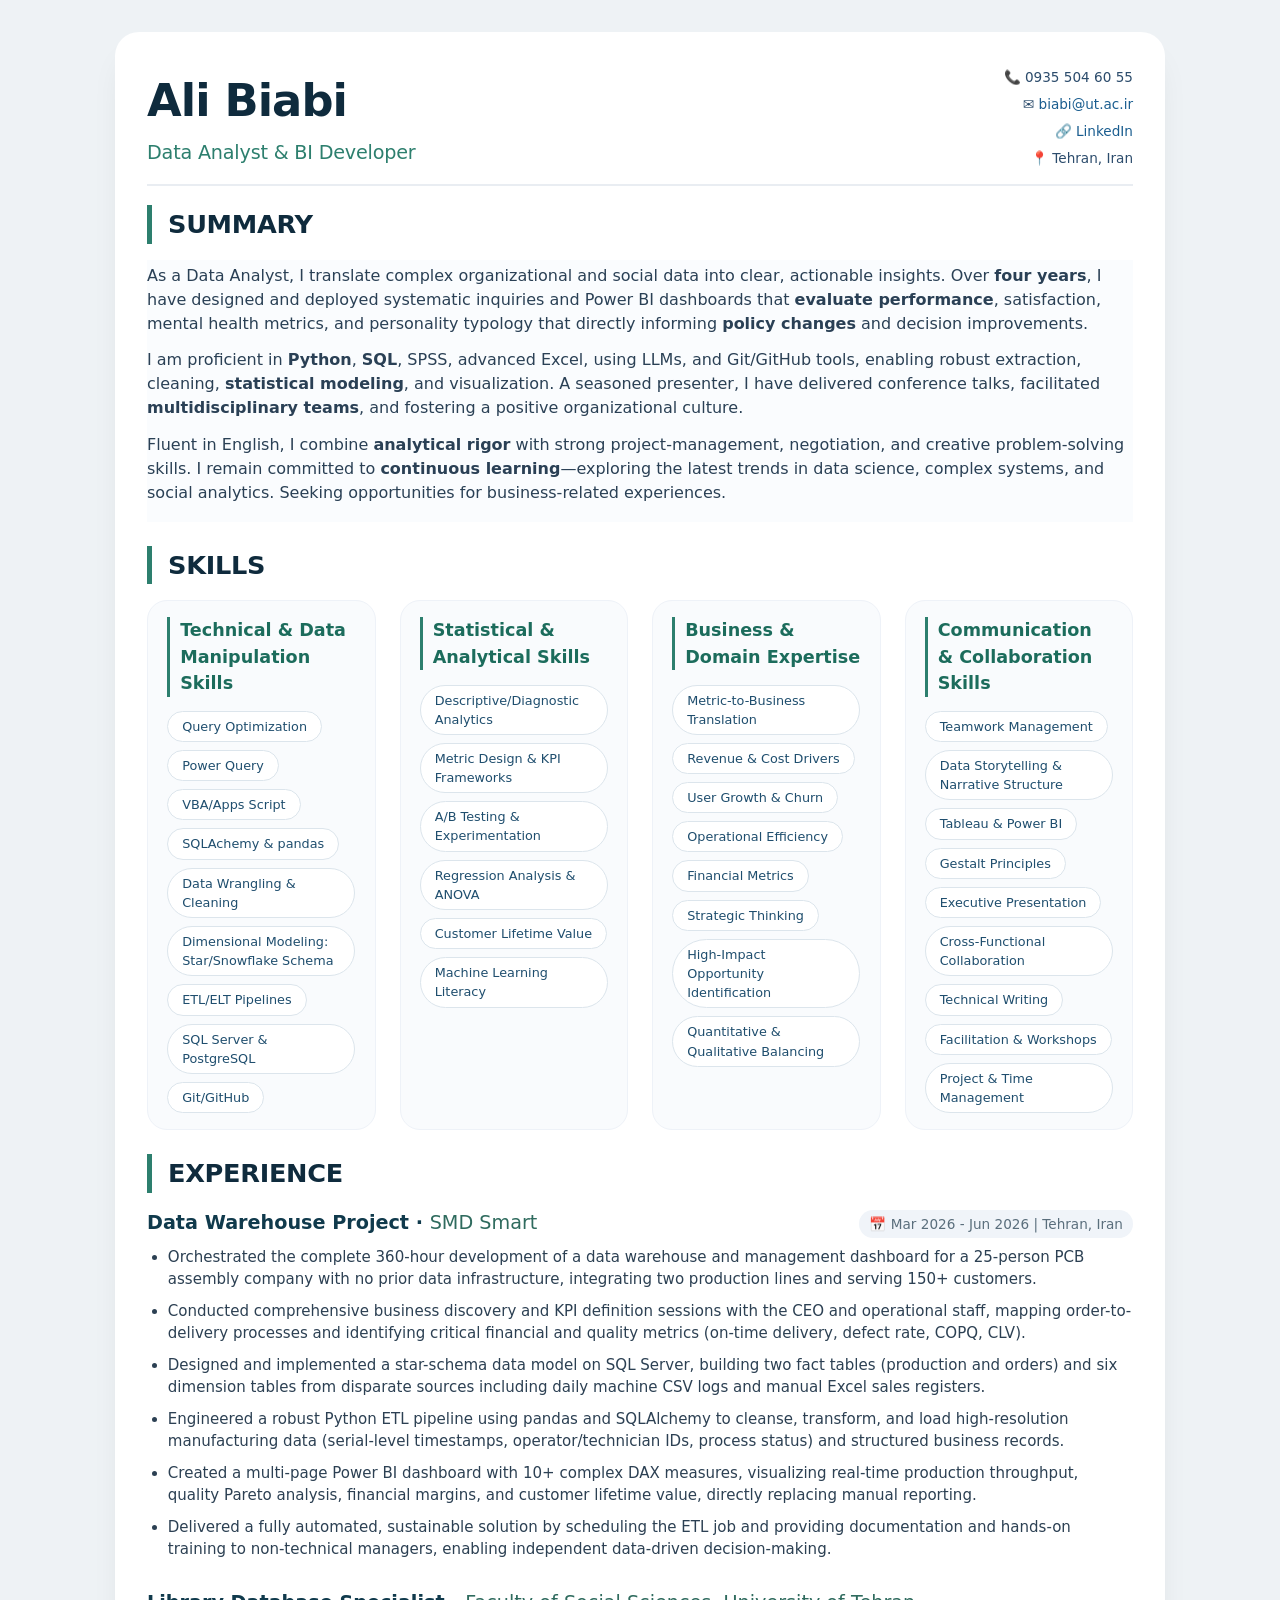
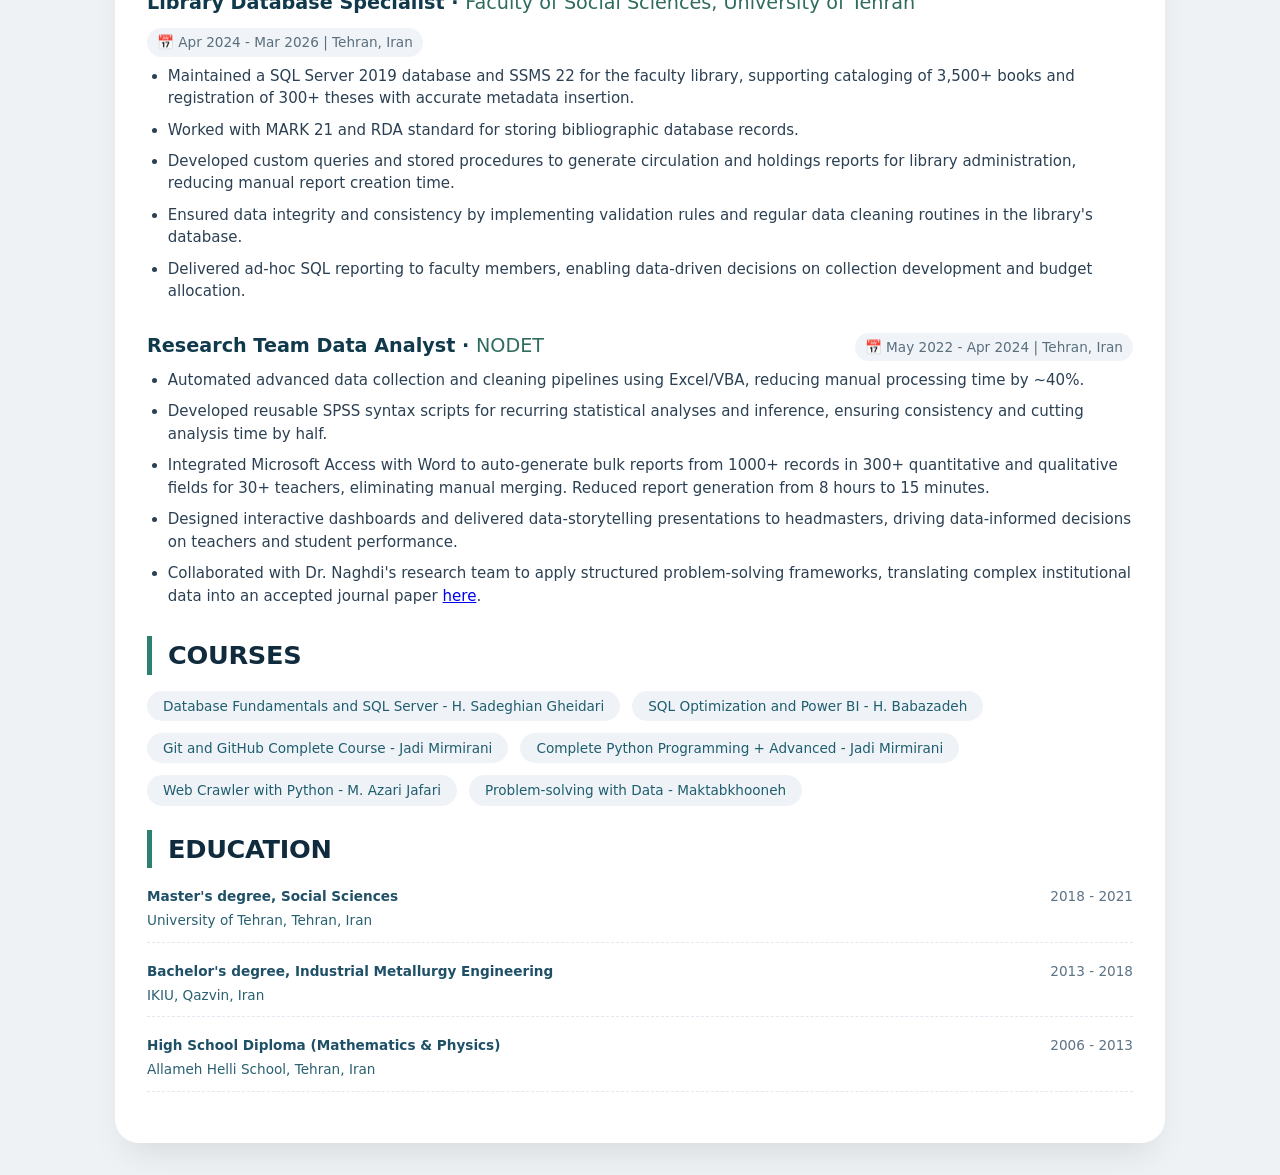
==== index.html @ b6006649 "delete dr. anvari" ====
<!DOCTYPE html>
<html lang="en">
<head>
  <meta charset="UTF-8">
  <meta name="viewport" content="width=device-width, initial-scale=1.0, maximum-scale=1.0, user-scalable=yes">
  <title>Ali Biabi - Resume</title>
  <link rel="stylesheet" href="style.css">
</head>
<body>
<div class="resume">
  <div class="resume-inner">

    <!-- Header -->
    <div class="header-row">
      <div class="name-title">
          <h1>Ali Biabi</h1>
          <div class="job-subtitle">Data Analyst &amp; BI Developer </div>
      </div>
      <div class="contact-stack">
          <div class="contact-item">📞 0935 504 60 55</div>
          <div class="contact-item">✉️ <a href="mailto:biabi@ut.ac.ir">biabi@ut.ac.ir</a></div>
          <div class="contact-item">🔗 <a href="https://www.linkedin.com/in/ali-biabi-7366581a4" target="_blank" rel="noopener">LinkedIn</a></div>
          <div class="contact-item">📍 Tehran, Iran</div>
      </div>
    </div>

    <!-- SUMMARY -->
    <h2>SUMMARY</h2>
    <div class="summary-text">
      <p>As a Data Analyst, I translate complex organizational and social data into clear, actionable insights. Over <strong>four years</strong>, I have designed and deployed systematic inquiries and Power BI dashboards that <strong>evaluate performance</strong>, satisfaction, mental health metrics, and personality typology that directly informing <strong>policy changes</strong> and decision improvements.</p>
      <p>I am proficient in <strong>Python</strong>, <strong>SQL</strong>, SPSS, advanced Excel, using LLMs, and Git/GitHub tools, enabling robust extraction, cleaning, <strong>statistical modeling</strong>, and visualization. A seasoned presenter, I have delivered conference talks, facilitated <strong>multidisciplinary teams</strong>, and fostering a positive organizational culture.</p>
      <p>Fluent in English, I combine <strong>analytical rigor</strong> with strong project-management, negotiation, and creative problem-solving skills. I remain committed to <strong>continuous learning</strong>—exploring the latest trends in data science, complex systems, and social analytics. Seeking opportunities for business-related experiences.</p>
    </div>

    <!-- SKILLS Section (4 categories) -->
    <h2>SKILLS</h2>
    <div class="skills-grid">

      <div class="skill-category">
        <h4>Technical &amp; Data Manipulation Skills</h4>
        <div class="skill-tags">
          <span class="skill-tag">Query Optimization</span>
          <span class="skill-tag">Power Query</span><span class="skill-tag">VBA/Apps Script</span>
          <span class="skill-tag">SQLAchemy &amp; pandas</span>
          <span class="skill-tag">Data Wrangling &amp; Cleaning</span>
          <span class="skill-tag">Dimensional Modeling: Star/Snowflake Schema</span>
          <span class="skill-tag">ETL/ELT Pipelines</span>
          <span class="skill-tag">SQL Server &amp; PostgreSQL</span>            
          <span class="skill-tag">Git/GitHub</span>
        </div>
      </div>

      <div class="skill-category">
        <h4>Statistical &amp; Analytical Skills</h4>
        <div class="skill-tags">
          <span class="skill-tag">Descriptive/Diagnostic Analytics</span>
          <span class="skill-tag">Metric Design &amp; KPI Frameworks</span>
          <span class="skill-tag">A/B Testing &amp; Experimentation</span>
          <span class="skill-tag">Regression Analysis &amp; ANOVA</span>
          <span class="skill-tag">Customer Lifetime Value</span>
          <span class="skill-tag">Machine Learning Literacy</span>
        </div>
      </div>

      <div class="skill-category">
        <h4>Business &amp; Domain Expertise</h4>
        <div class="skill-tags">
          <span class="skill-tag">Metric-to-Business Translation</span>
          <span class="skill-tag">Revenue &amp; Cost Drivers</span><span class="skill-tag">User Growth &amp; Churn</span><span class="skill-tag">Operational Efficiency</span>
          <span class="skill-tag">Financial Metrics</span>
          <span class="skill-tag">Strategic Thinking</span>
          <span class="skill-tag">High-Impact Opportunity Identification</span>
          <span class="skill-tag">Quantitative &amp; Qualitative Balancing</span>
        </div>
      </div>

      <div class="skill-category">
        <h4>Communication &amp; Collaboration Skills</h4>
        <div class="skill-tags">
          <span class="skill-tag">Teamwork Management</span>
          <span class="skill-tag">Data Storytelling &amp; Narrative Structure</span>
          <span class="skill-tag">Tableau &amp; Power BI</span><span class="skill-tag">Gestalt Principles</span>
          <span class="skill-tag">Executive Presentation</span>
          <span class="skill-tag">Cross-Functional Collaboration</span>
          <span class="skill-tag">Technical Writing</span>
          <span class="skill-tag">Facilitation &amp; Workshops</span>
          <span class="skill-tag">Project &amp; Time Management</span>
        </div>
      </div>
    </div>

    <!-- EXPERIENCE Section -->
    <h2>EXPERIENCE</h2>

    <div class="job">
      <div class="job-header">
        <div class="job-title">Data Warehouse Project · <span class="job-company">SMD Smart</span></div>
        <div class="job-meta">📅 Mar 2026 - Jun 2026 | Tehran, Iran</div>
      </div>
      <ul>
        <li>Orchestrated the complete 360-hour development of a data warehouse and management dashboard for a 25-person PCB assembly company with no prior data infrastructure, integrating two production lines and serving 150+ customers.</li>
        <li>Conducted comprehensive business discovery and KPI definition sessions with the CEO and operational staff, mapping order-to-delivery processes and identifying critical financial and quality metrics (on-time delivery, defect rate, COPQ, CLV).</li>
        <li>Designed and implemented a star-schema data model on SQL Server, building two fact tables (production and orders) and six dimension tables from disparate sources including daily machine CSV logs and manual Excel sales registers.</li>
        <li>Engineered a robust Python ETL pipeline using pandas and SQLAlchemy to cleanse, transform, and load high-resolution manufacturing data (serial-level timestamps, operator/technician IDs, process status) and structured business records.</li>
        <li>Created a multi-page Power BI dashboard with 10+ complex DAX measures, visualizing real-time production throughput, quality Pareto analysis, financial margins, and customer lifetime value, directly replacing manual reporting.</li>
        <li>Delivered a fully automated, sustainable solution by scheduling the ETL job and providing documentation and hands-on training to non-technical managers, enabling independent data-driven decision-making.</li>
      </ul>
    </div>
    

    <div class="job">
      <div class="job-header">
        <div class="job-title">Library Database Specialist · <span class="job-company">Faculty of Social Sciences, University of Tehran</span></div>
        <div class="job-meta">📅 Apr 2024 - Mar 2026 | Tehran, Iran</div>
      </div>
      <ul>
        <li>Maintained a SQL Server 2019 database and SSMS 22 for the faculty library, supporting cataloging of 3,500+ books and registration of 300+ theses with accurate metadata insertion.</li>
        <li>Worked with MARK 21 and RDA standard for storing bibliographic database records.</li>
        <li>Developed custom queries and stored procedures to generate circulation and holdings reports for library administration, reducing manual report creation time.</li>
        <li>Ensured data integrity and consistency by implementing validation rules and regular data cleaning routines in the library's database.</li>
        <li>Delivered ad-hoc SQL reporting to faculty members, enabling data-driven decisions on collection development and budget allocation.</li>
      </ul>
    </div>

    <div class="job">
      <div class="job-header">
        <div class="job-title">Research Team Data Analyst · <span class="job-company">NODET</span></div>
        <div class="job-meta">📅 May 2022 - Apr 2024 | Tehran, Iran</div>
      </div>
      <ul>
        <li>Automated advanced data collection and cleaning pipelines using Excel/VBA, reducing manual processing time by ~40%.</li>
        <li>Developed reusable SPSS syntax scripts for recurring statistical analyses and inference, ensuring consistency and cutting analysis time by half.</li>
        <li>Integrated Microsoft Access with Word to auto-generate bulk reports from 1000+ records in 300+ quantitative and qualitative fields for 30+ teachers, eliminating manual merging. Reduced report generation from 8 hours to 15 minutes.</li>
        <li>Designed interactive dashboards and delivered data-storytelling presentations to headmasters, driving data-informed decisions on teachers and student performance.</li>
        <li>Collaborated with Dr. Naghdi's research team to apply structured problem-solving frameworks, translating complex institutional data into an accepted journal paper <a href="https://qjsd.atu.ac.ir/article_13149.html">here</a>.</li>
      </ul>
    </div>

    <!-- KEY ACHIEVEMENTS -->
    <!--<h2>KEY ACHIEVEMENTS</h2>

    <div class="achievements-grid">
      <div class="achievement-item">
        <div class="achievement-title">Coreless Banking Architecture Transition</div>
        <div class="achievement-desc">Supported Dotin's transition toward a coreless architecture, enabling operational services (billing, profit calculation) directly from the data warehouse. Key role in optimizing algorithmic processes.</div>
      </div>
      <div class="achievement-item">
        <div class="achievement-title">Mentored Junior Developers</div>
        <div class="achievement-desc">Trained and supported junior developers as a Technical Lead, improving team efficiency and delivery quality through code reviews and knowledge sharing.</div>
      </div>
      <div class="achievement-item">
        <div class="achievement-title">Enhanced Data Quality</div>
        <div class="achievement-desc">Led work that reduced data inconsistencies, improving overall data quality and accuracy across critical reporting systems.</div>
      </div>
      <div class="achievement-item">
        <div class="achievement-title">Intensive Backend Self-Study (Java & Spring Boot)</div>
        <div class="achievement-desc">Completed 4 months of focused self-study in Java and Spring Boot, finishing complete training courses with hands-on coding - Core Java, OOP, Advanced topics, Spring Boot fundamentals, and REST API development.</div>
      </div>
    </div>-->

    <!-- COURSES -->
    <h2>COURSES</h2>

    <div class="courses-list">
      <span class="course-badge">Database Fundamentals and SQL Server - H. Sadeghian Gheidari</span>
      <span class="course-badge">SQL Optimization and Power BI - H. Babazadeh</span>
      <span class="course-badge">Git and GitHub Complete Course - Jadi Mirmirani</span>
      <span class="course-badge">Complete Python Programming + Advanced - Jadi Mirmirani</span>
      <span class="course-badge">Web Crawler with Python - M. Azari Jafari</span>
      <span class="course-badge">Problem-solving with Data - Maktabkhooneh</span>
    </div>

    <!-- EDUCATION -->
    <h2>EDUCATION</h2>

    <div class="education-item">
      <div><span class="edu-degree">Master's degree, Social Sciences</span><br><span class="edu-school">University of Tehran, Tehran, Iran</span></div>
      <div class="edu-date">2018 - 2021</div>
    </div>

    <div class="education-item">
      <div><span class="edu-degree">Bachelor's degree, Industrial Metallurgy Engineering</span><br><span class="edu-school">IKIU, Qazvin, Iran</span></div>
      <div class="edu-date">2013 - 2018</div>
    </div>

    <div class="education-item">
      <div><span class="edu-degree">High School Diploma (Mathematics & Physics)</span><br><span class="edu-school">Allameh Helli School, Tehran, Iran</span></div>
      <div class="edu-date">2006 - 2013</div>
    </div>
  </div>
</div>
</body>
</html>
---- style.css ----
* {
      margin: 0;
      padding: 0;
      box-sizing: border-box;
    }

    body {
      background: #eef2f5;
      font-family: 'Inter', system-ui, -apple-system, 'Segoe UI', Roboto, Helvetica, sans-serif;
      line-height: 1.5;
      color: #1a2c3e;
      padding: 2rem 1rem;
    }

    /* Resume Card */
    .resume {
      max-width: 1050px;
      margin: 0 auto;
      background: white;
      border-radius: 24px;
      box-shadow: 0 20px 35px -12px rgba(0, 0, 0, 0.1);
      overflow: hidden;
    }

    .resume-inner {
      padding: 2.2rem 2rem;
    }

    /* Header area: name + job title on left, contact stack on right */
    .header-row {
      display: flex;
      justify-content: space-between;
      align-items: flex-start;
      flex-wrap: wrap;
      gap: 1.5rem;
      margin-bottom: 1.2rem;
      border-bottom: 2px solid #e9edf2;
      padding-bottom: 1rem;
    }

    .name-title h1 {
      font-size: 2.8rem;
      font-weight: 700;
      letter-spacing: -0.02em;
      color: #0f2b3d;
      margin-bottom: 0.3rem;
    }

    .job-subtitle {
      font-size: 1.2rem;
      font-weight: 500;
      color: #2d7f6e;
      letter-spacing: -0.2px;
    }

    /* Contact stack - right aligned, smaller font, vertical */
    .contact-stack {
      text-align: right;
      font-size: 0.85rem;
      color: #2c4c6c;
    }

    .contact-stack .contact-item {
      display: block;
      margin-bottom: 0.4rem;
      white-space: nowrap;
    }

    .contact-stack .contact-item:last-child {
      margin-bottom: 0;
    }

    .contact-stack a {
      color: #1a5d8f;
      text-decoration: none;
      font-weight: 500;
    }

    .contact-stack a:hover {
      text-decoration: underline;
    }

    /* Typography */
    h2 {
      font-size: 1.6rem;
      font-weight: 600;
      letter-spacing: -0.3px;
      color: #0f2b3d;
      border-left: 5px solid #2d7f6e;
      padding-left: 1rem;
      margin: 1.5rem 0 1rem 0;
    }

    h2:first-of-type {
      margin-top: 0.2rem;
    }

    .summary-text {
      background: #fafcfe;
      padding: 0.25rem 0;
      color: #2a4055;
      font-size: 1rem;
      margin-bottom: 0.25rem;
    }

    .summary-text p {
      margin-bottom: 0.8rem;
    }

    /* Skills grid */
    .skills-grid {
      display: grid;
      grid-template-columns: repeat(auto-fit, minmax(220px, 1fr));
      gap: 1.5rem;
      margin: 1rem 0 0.5rem 0;
    }

    .skill-category {
      background: #f9fbfd;
      border-radius: 20px;
      padding: 1rem 1.2rem;
      border: 1px solid #eef2f8;
    }

    .skill-category h4 {
      font-size: 1.1rem;
      font-weight: 700;
      color: #1c6c5c;
      margin-bottom: 0.9rem;
      border-left: 3px solid #2d7f6e;
      padding-left: 10px;
    }

    .skill-tags {
      display: flex;
      flex-wrap: wrap;
      gap: 8px;
    }

    .skill-tag {
      background: white;
      border-radius: 40px;
      padding: 5px 14px;
      font-size: 0.8rem;
      font-weight: 500;
      color: #1f4e6e;
      border: 1px solid #dce5ec;
    }

    /* Experience */
    .job {
      margin-bottom: 1.8rem;
    }

    .job-header {
      display: flex;
      flex-wrap: wrap;
      justify-content: space-between;
      align-items: baseline;
      gap: 10px;
      margin-bottom: 0.5rem;
    }

    .job-title {
      font-size: 1.2rem;
      font-weight: 700;
      color: #103a4c;
    }

    .job-title span {
      font-weight: 500;
      color: #2f6b5e;
    }

    .job-meta {
      font-size: 0.85rem;
      color: #5a6e7c;
      background: #f0f4f9;
      padding: 4px 10px;
      border-radius: 20px;
    }

    .job ul {
      margin-top: 0.5rem;
      padding-left: 1.3rem;
    }

    .job li {
      margin-bottom: 0.55rem;
      font-size: 0.94rem;
      color: #2c4053;
    }

    /* Achievements */
    .achievements-grid {
      display: flex;
      flex-direction: column;
      gap: 1rem;
      margin: 1rem 0 0.5rem;
    }

    .achievement-item {
      background: #f9fbfd;
      border-left: 4px solid #2d7f6e;
      padding: 0.8rem 1rem;
      border-radius: 16px;
    }

    .achievement-title {
      font-weight: 700;
      font-size: 1rem;
      color: #185f6b;
      display: block;
      margin-bottom: 5px;
    }

    .achievement-desc {
      font-size: 0.92rem;
      color: #2e4a62;
    }

    /* Courses */
    .courses-list {
      display: flex;
      flex-wrap: wrap;
      gap: 0.75rem;
      margin: 1rem 0 0.2rem;
    }

    .course-badge {
      background: #eff3f8;
      padding: 5px 16px;
      border-radius: 40px;
      font-size: 0.85rem;
      font-weight: 500;
      color: #1f5e6e;
    }

    /* Education */
    .education-item {
      margin-bottom: 1rem;
      display: flex;
      flex-wrap: wrap;
      justify-content: space-between;
      align-items: baseline;
      gap: 10px;
      padding-bottom: 0.6rem;
      border-bottom: 1px dashed #e2e8f0;
    }

    .edu-degree {
      font-weight: 700;
      font-size: 0.85rem;
      color: #1f5068;
    }

    .edu-school {
      font-weight: 500;
      font-size: 0.85rem;
      color: #2a6172;
    }

    .edu-date {
      font-size: 0.85rem;
      color: #5d7384;
    }

    .small-note {
      font-size: 0.8rem;
      color: #5f7f9a;
      text-align: right;
      margin-top: 1.2rem;
      border-top: 1px solid #edf2f7;
      padding-top: 0.8rem;
    }

    /* Responsive */
    @media (max-width: 680px) {
      .resume-inner {
        padding: 1.5rem;
      }
      .header-row {
        flex-direction: column;
        align-items: flex-start;
      }
      .contact-stack {
        text-align: left;
        width: 100%;
      }
      .contact-stack .contact-item {
        white-space: normal;
        word-break: break-word;
      }
      h1 {
        font-size: 2rem;
      }
      .job-header {
        flex-direction: column;
        align-items: flex-start;
      }
    }

    @media print {
      body {
        background: white;
        padding: 0;
      }
      .resume {
        box-shadow: none;
        border-radius: 0;
      }
      .skill-tag {
        background: #f1f1f1;
      }
    }
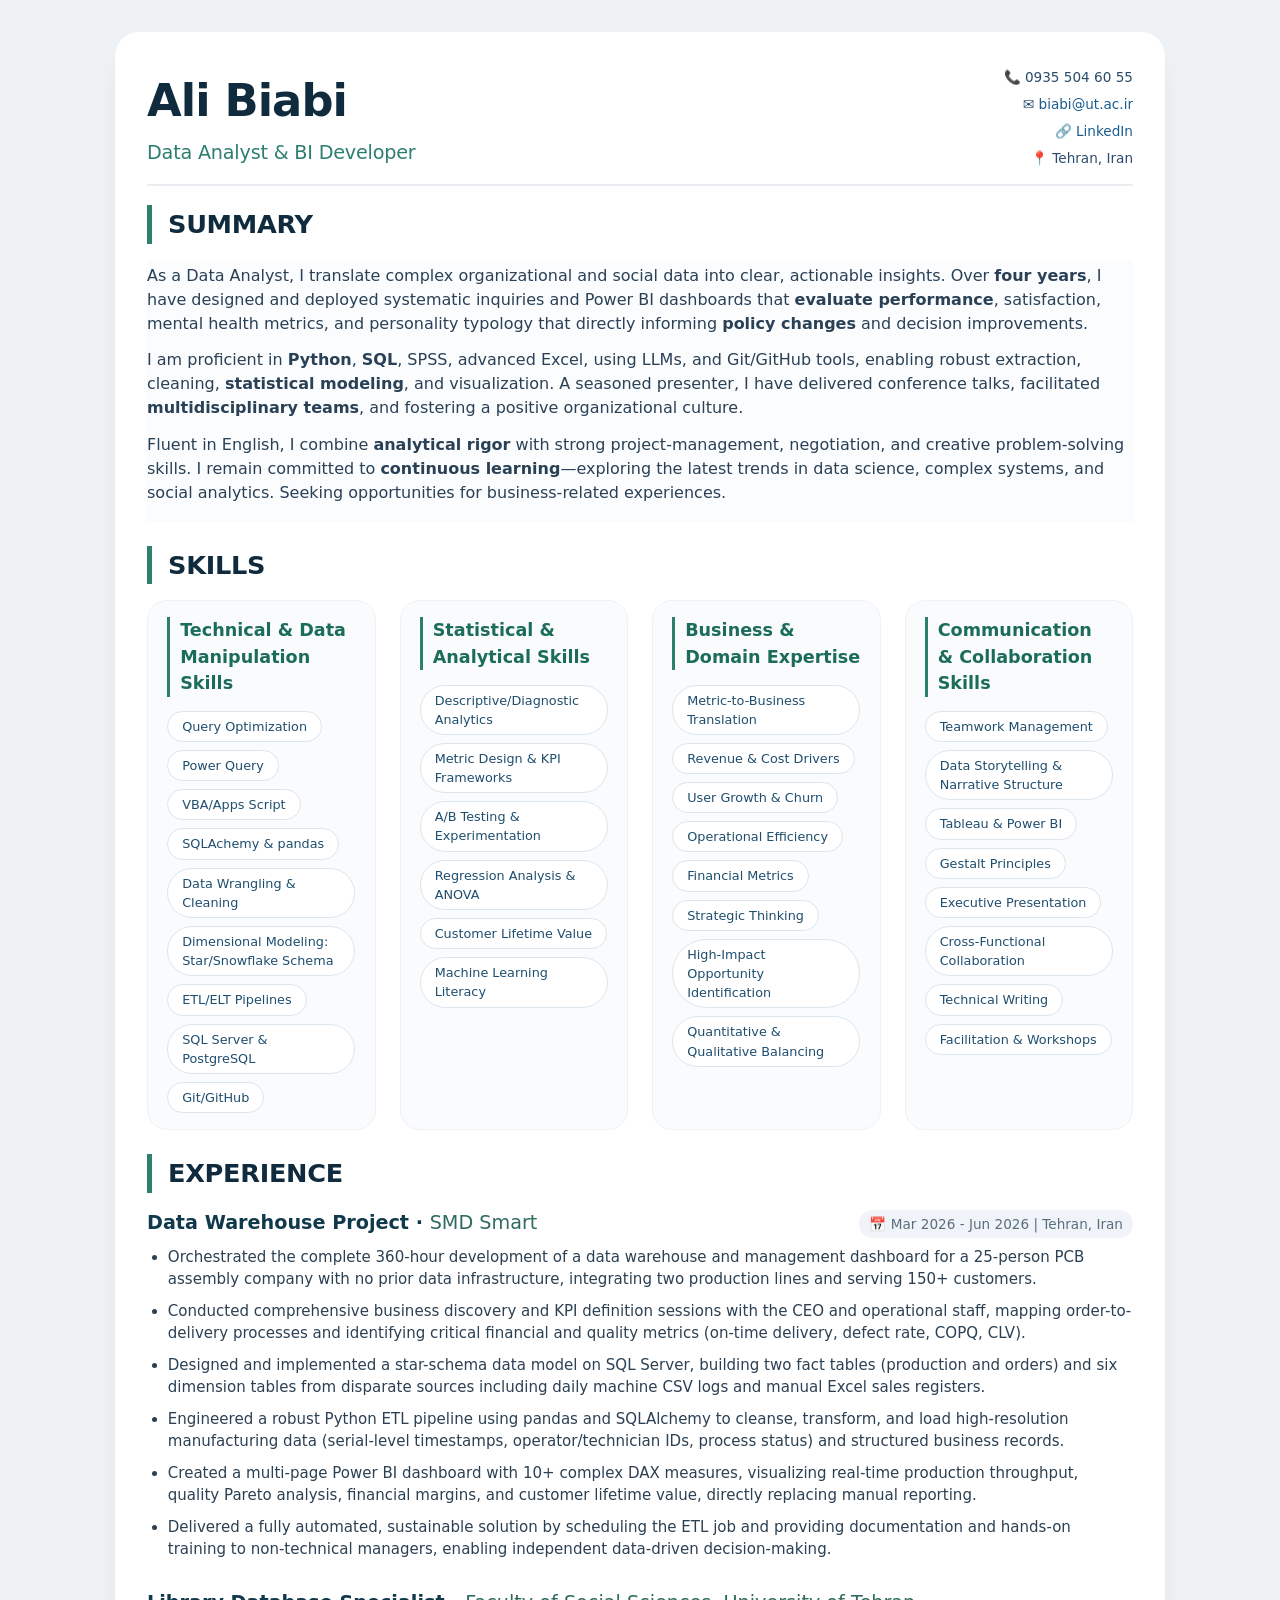
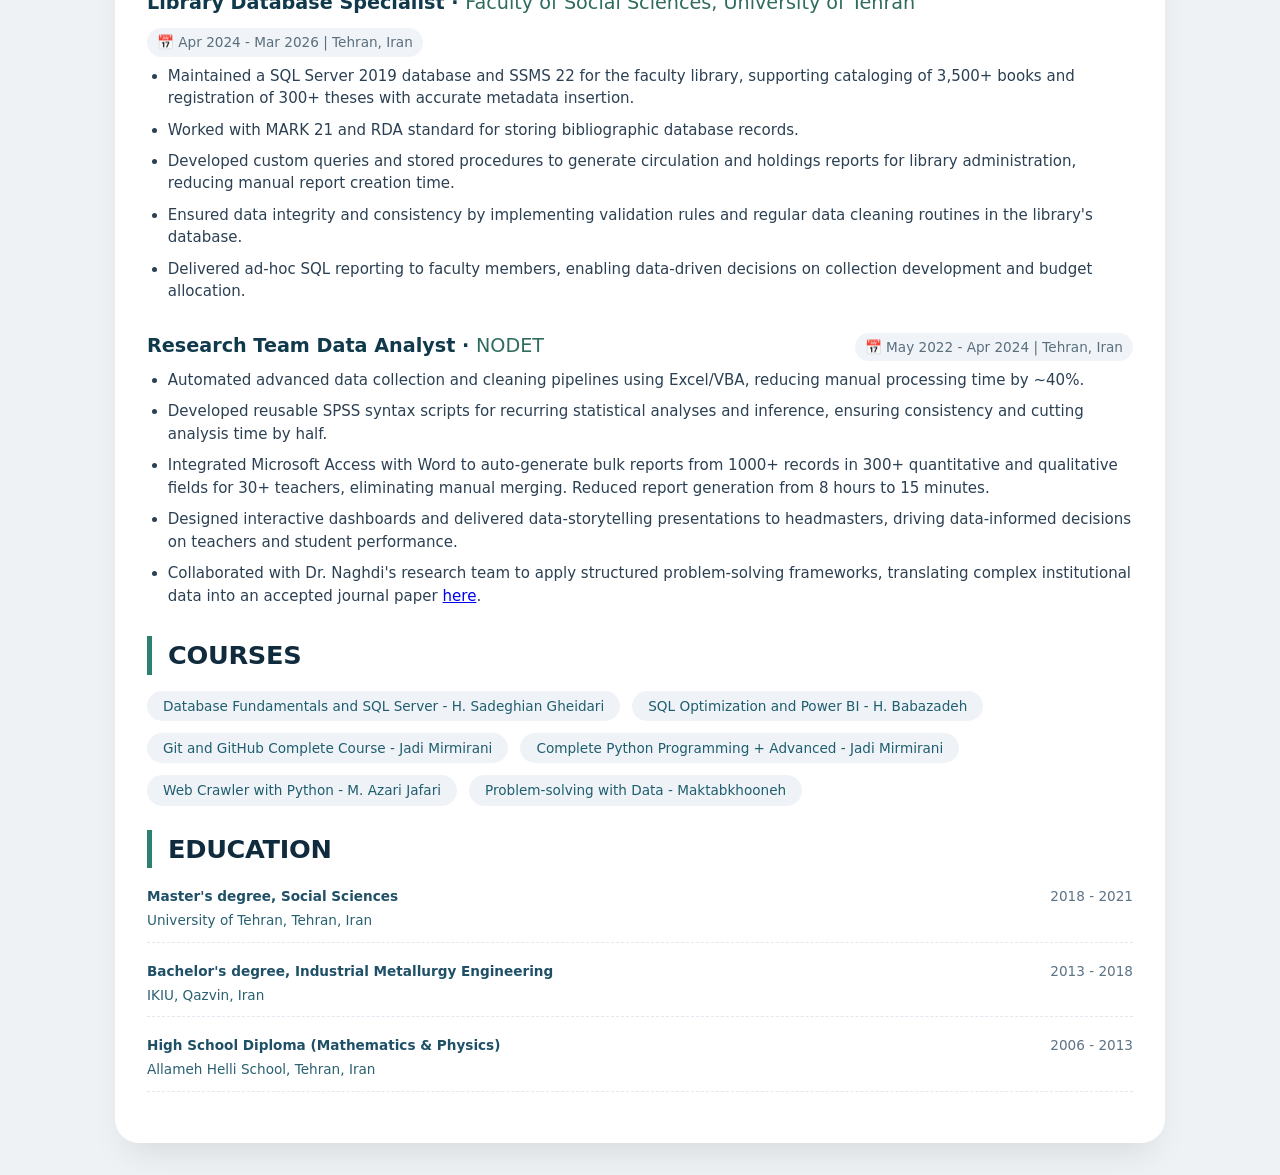
==== commit da9b0423: "skills edit" ====
--- a/index.html
+++ b/index.html
@@ -84,7 +84,6 @@
           <span class="skill-tag">Cross-Functional Collaboration</span>
           <span class="skill-tag">Technical Writing</span>
           <span class="skill-tag">Facilitation &amp; Workshops</span>
-          <span class="skill-tag">Project &amp; Time Management</span>
         </div>
       </div>
     </div>
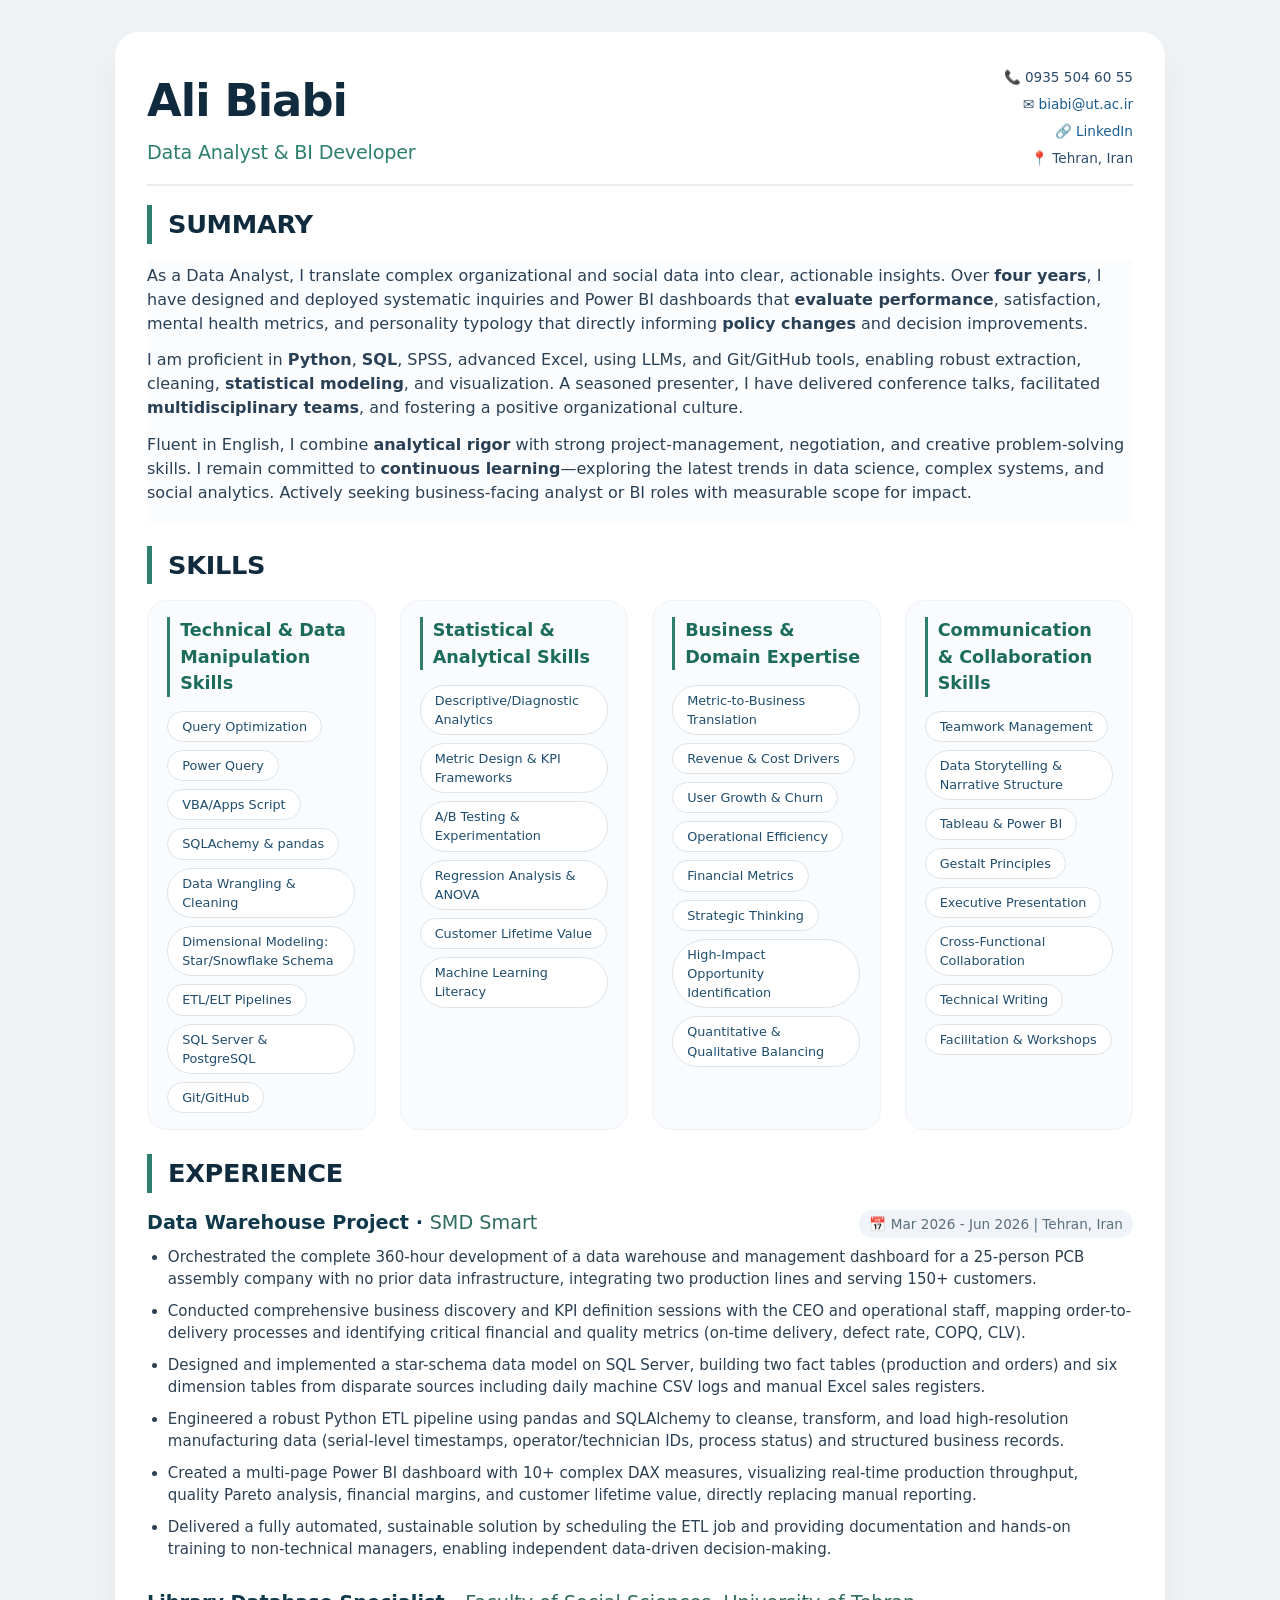
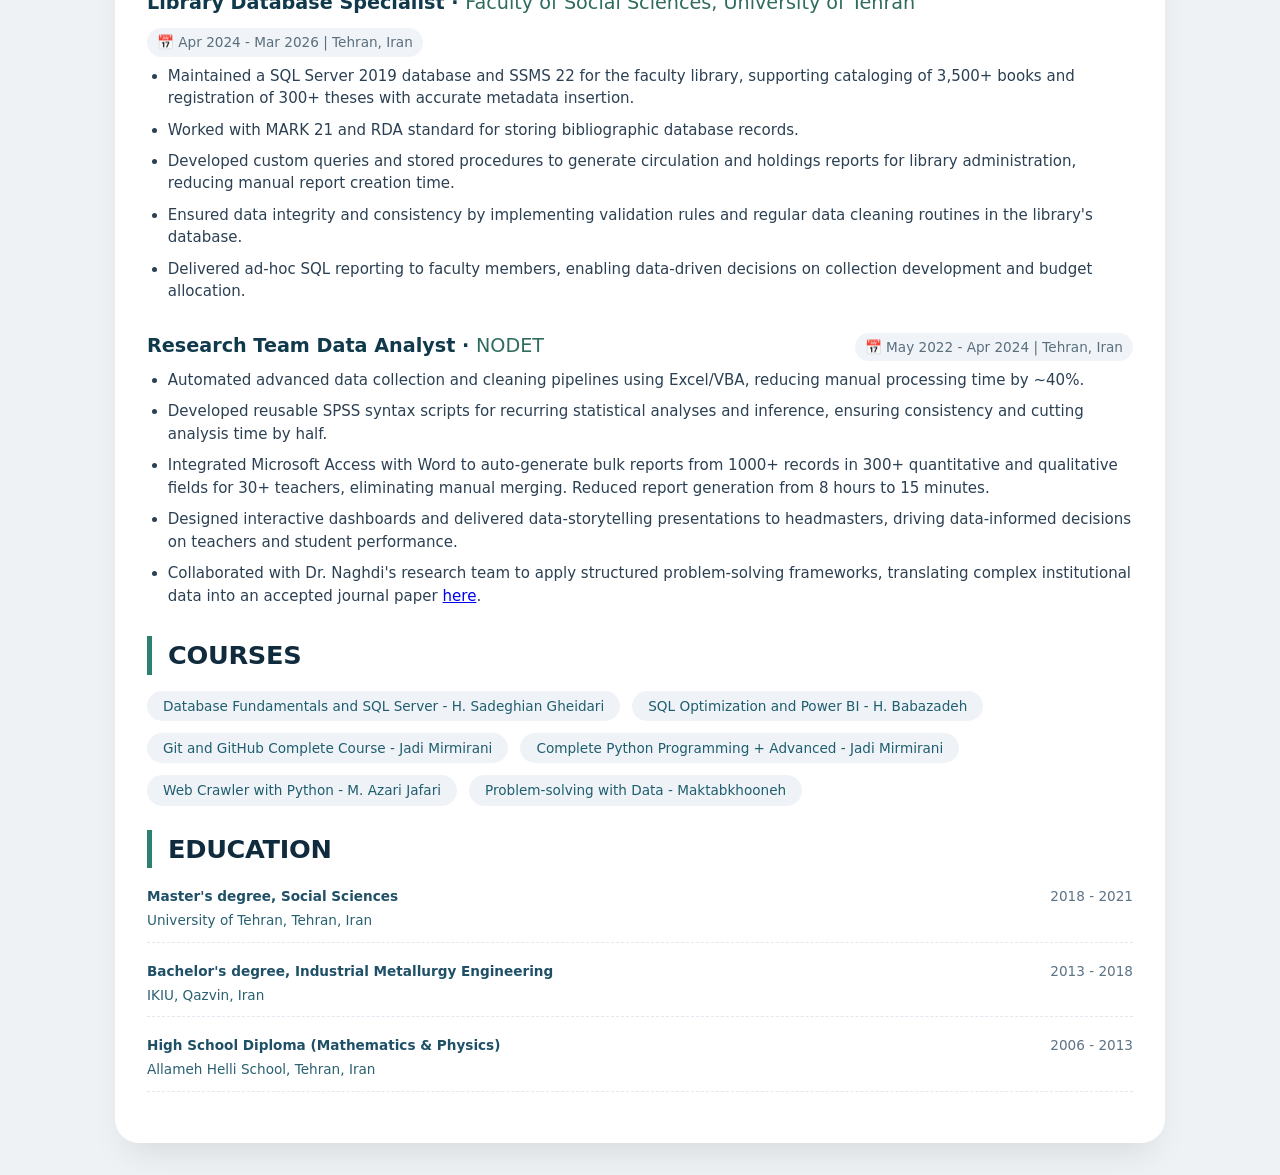
==== commit d6e2fd7d: "update index.html seeking" ====
--- a/index.html
+++ b/index.html
@@ -29,7 +29,7 @@
     <div class="summary-text">
       <p>As a Data Analyst, I translate complex organizational and social data into clear, actionable insights. Over <strong>four years</strong>, I have designed and deployed systematic inquiries and Power BI dashboards that <strong>evaluate performance</strong>, satisfaction, mental health metrics, and personality typology that directly informing <strong>policy changes</strong> and decision improvements.</p>
       <p>I am proficient in <strong>Python</strong>, <strong>SQL</strong>, SPSS, advanced Excel, using LLMs, and Git/GitHub tools, enabling robust extraction, cleaning, <strong>statistical modeling</strong>, and visualization. A seasoned presenter, I have delivered conference talks, facilitated <strong>multidisciplinary teams</strong>, and fostering a positive organizational culture.</p>
-      <p>Fluent in English, I combine <strong>analytical rigor</strong> with strong project-management, negotiation, and creative problem-solving skills. I remain committed to <strong>continuous learning</strong>—exploring the latest trends in data science, complex systems, and social analytics. Seeking opportunities for business-related experiences.</p>
+      <p>Fluent in English, I combine <strong>analytical rigor</strong> with strong project-management, negotiation, and creative problem-solving skills. I remain committed to <strong>continuous learning</strong>—exploring the latest trends in data science, complex systems, and social analytics. Actively seeking business-facing analyst or BI roles with measurable scope for impact.</p>
     </div>
 
     <!-- SKILLS Section (4 categories) -->
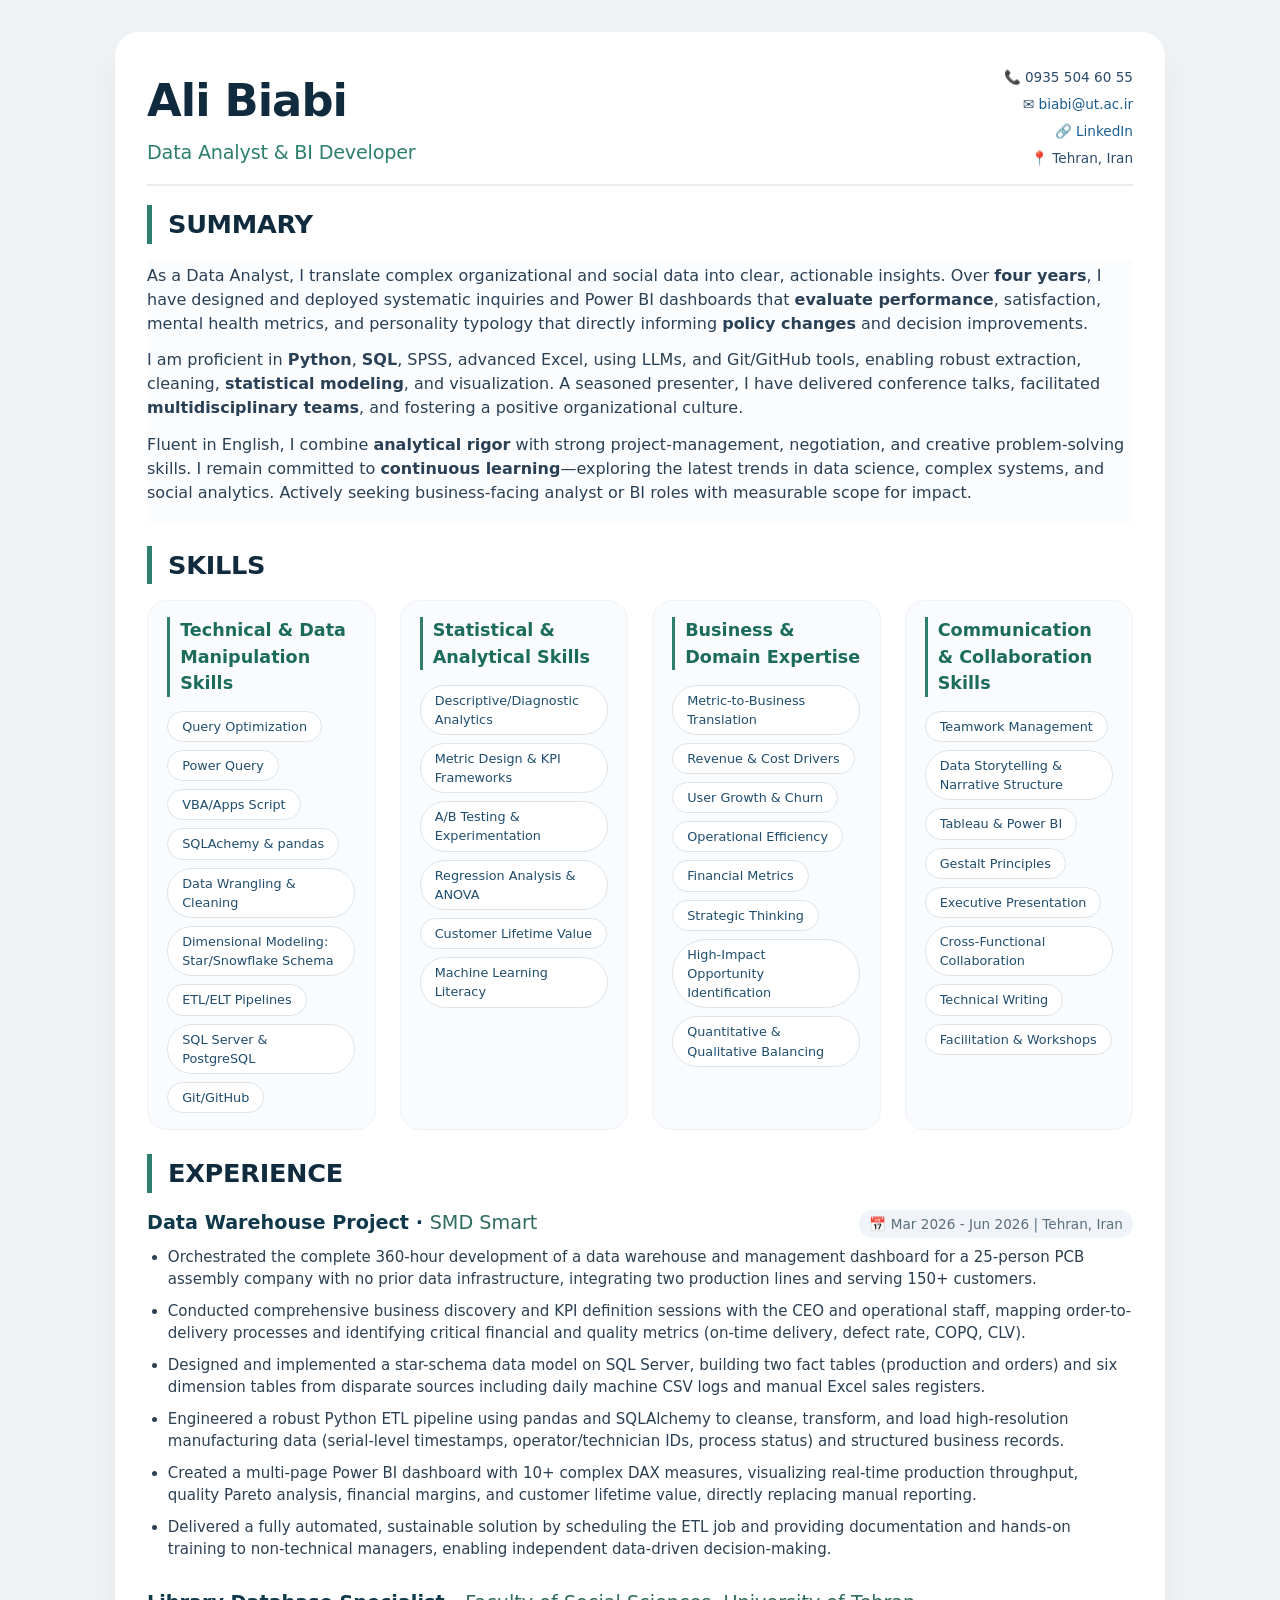
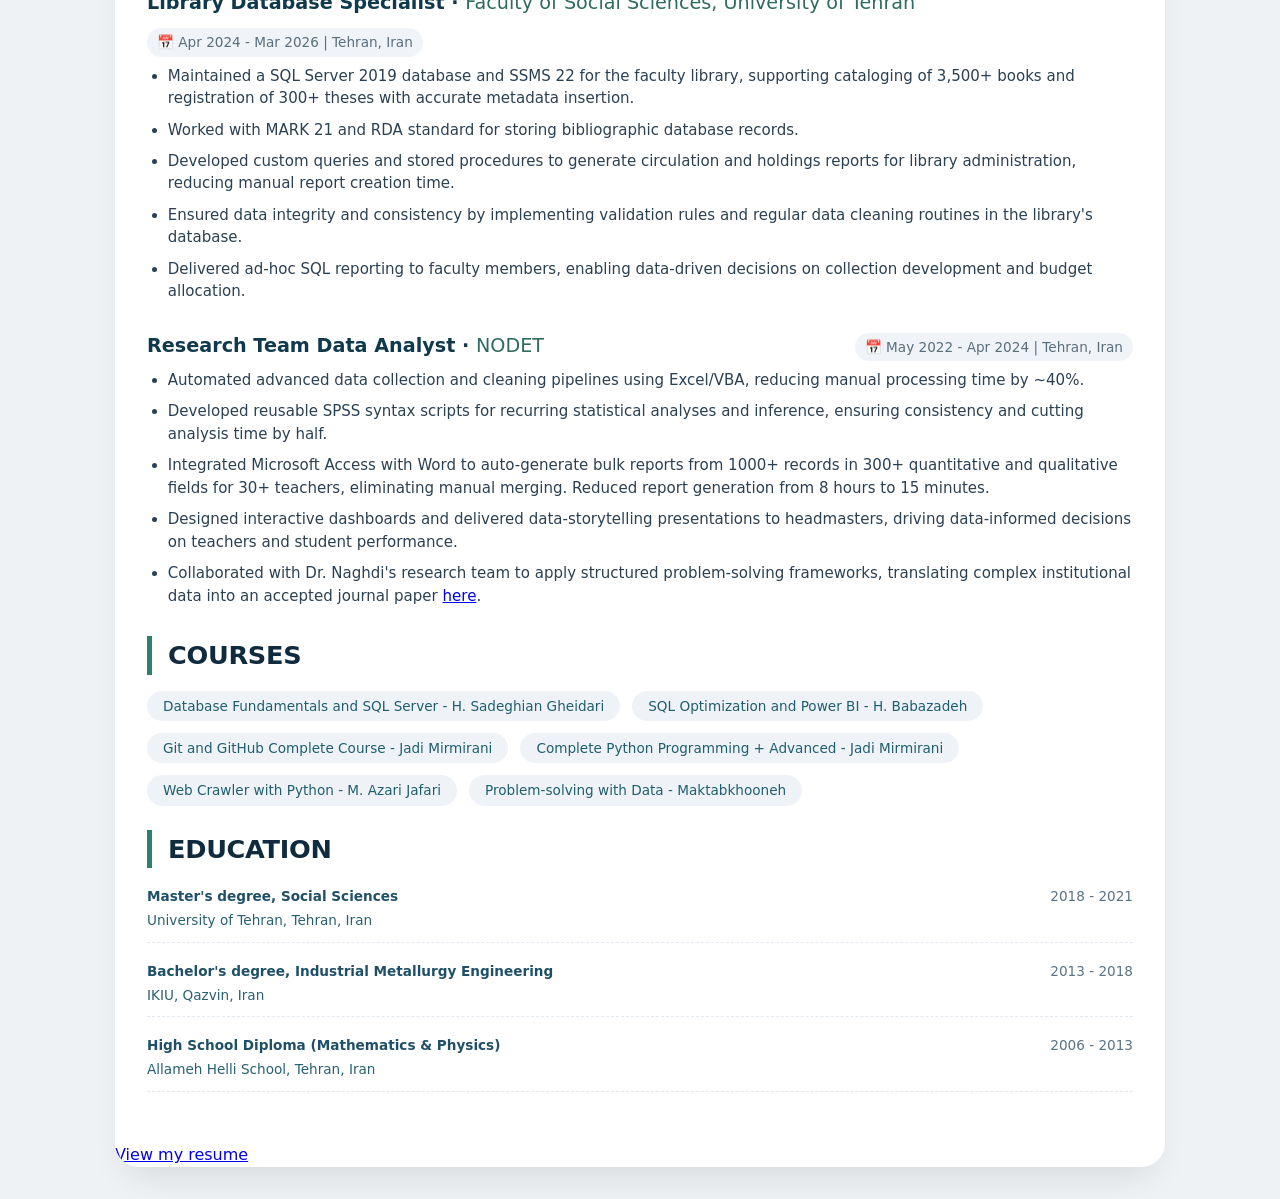
==== commit 14f57dc3: "update index.html add ila_resume.html link" ====
--- a/index.html
+++ b/index.html
@@ -187,6 +187,9 @@
       <div class="edu-date">2006 - 2013</div>
     </div>
   </div>
+
+  <a href="ila_resume.html">View my resume</a>
+  
 </div>
 </body>
 </html>
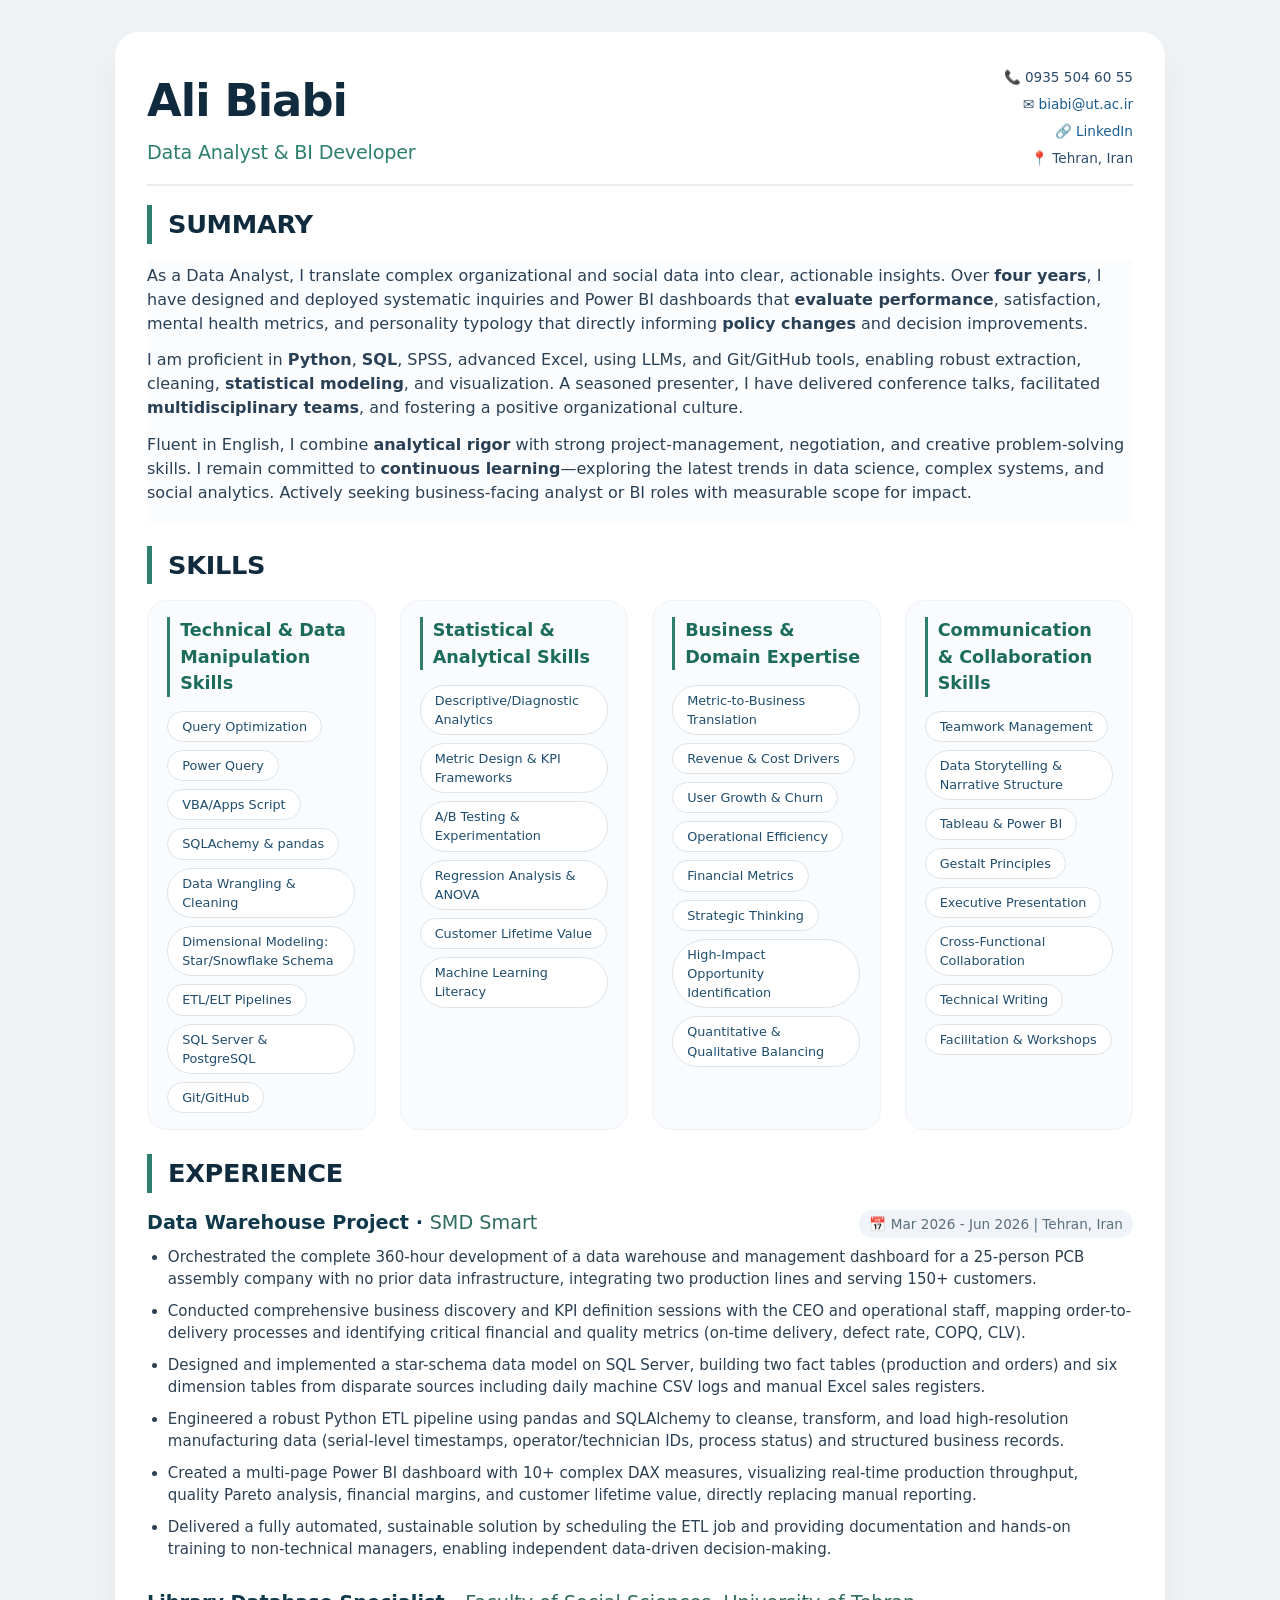
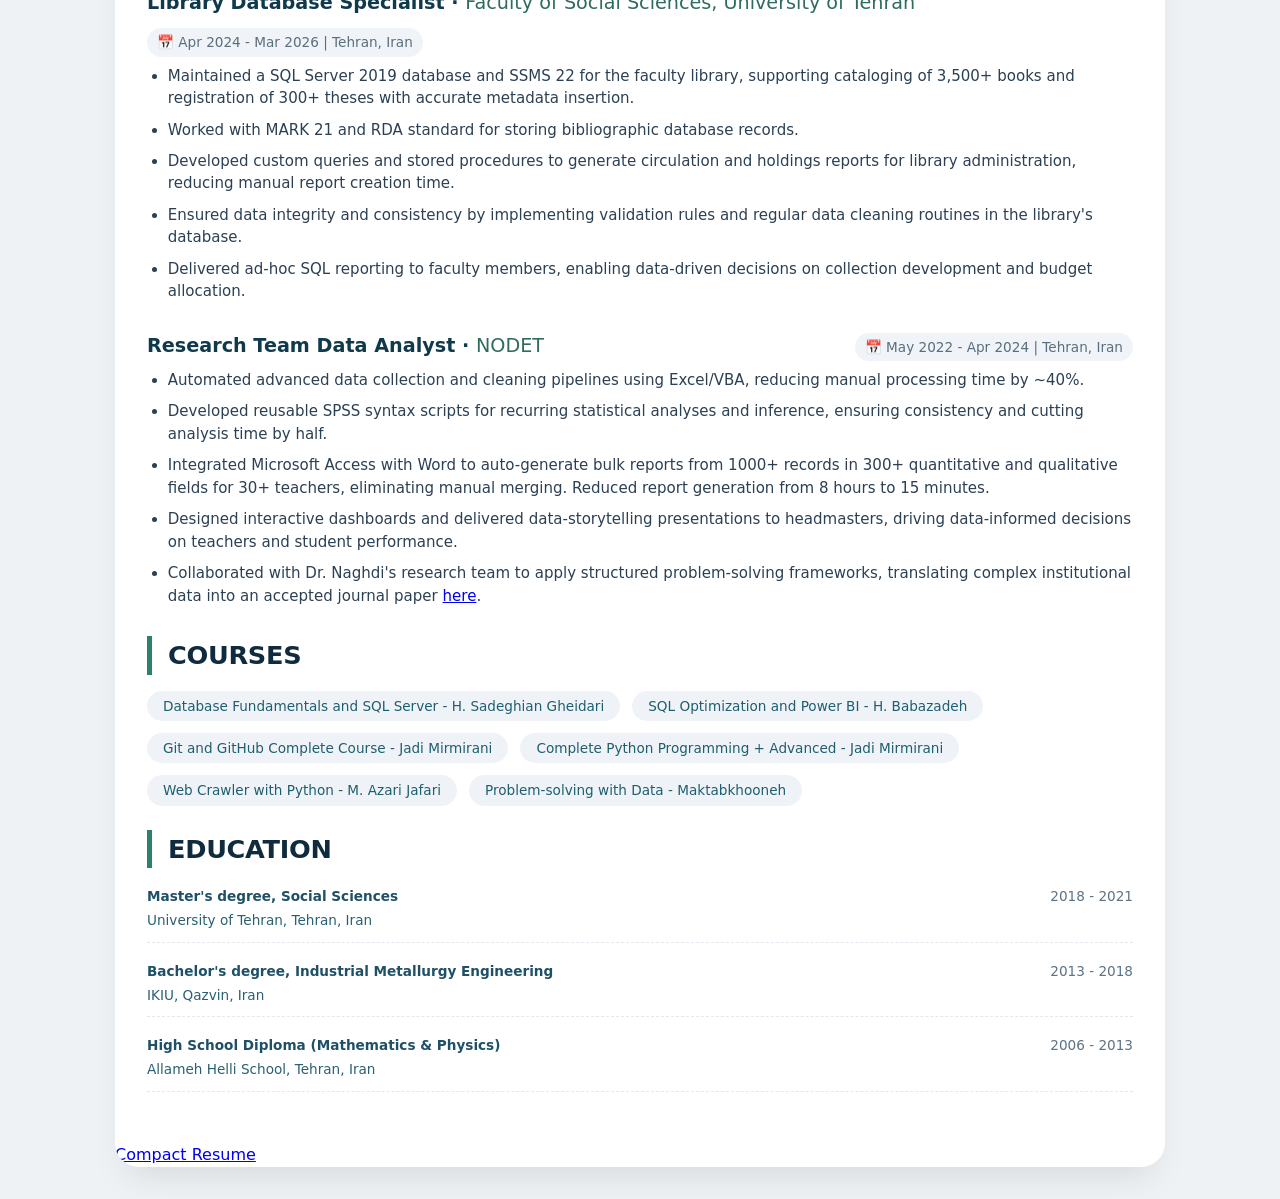
==== commit e43bd13e: "change text of link" ====
--- a/index.html
+++ b/index.html
@@ -188,8 +188,8 @@
     </div>
   </div>
 
-  <a href="ila_resume.html">View my resume</a>
-  
+  <a href="ila_resume.html">Compact Resume</a>
+
 </div>
 </body>
 </html>
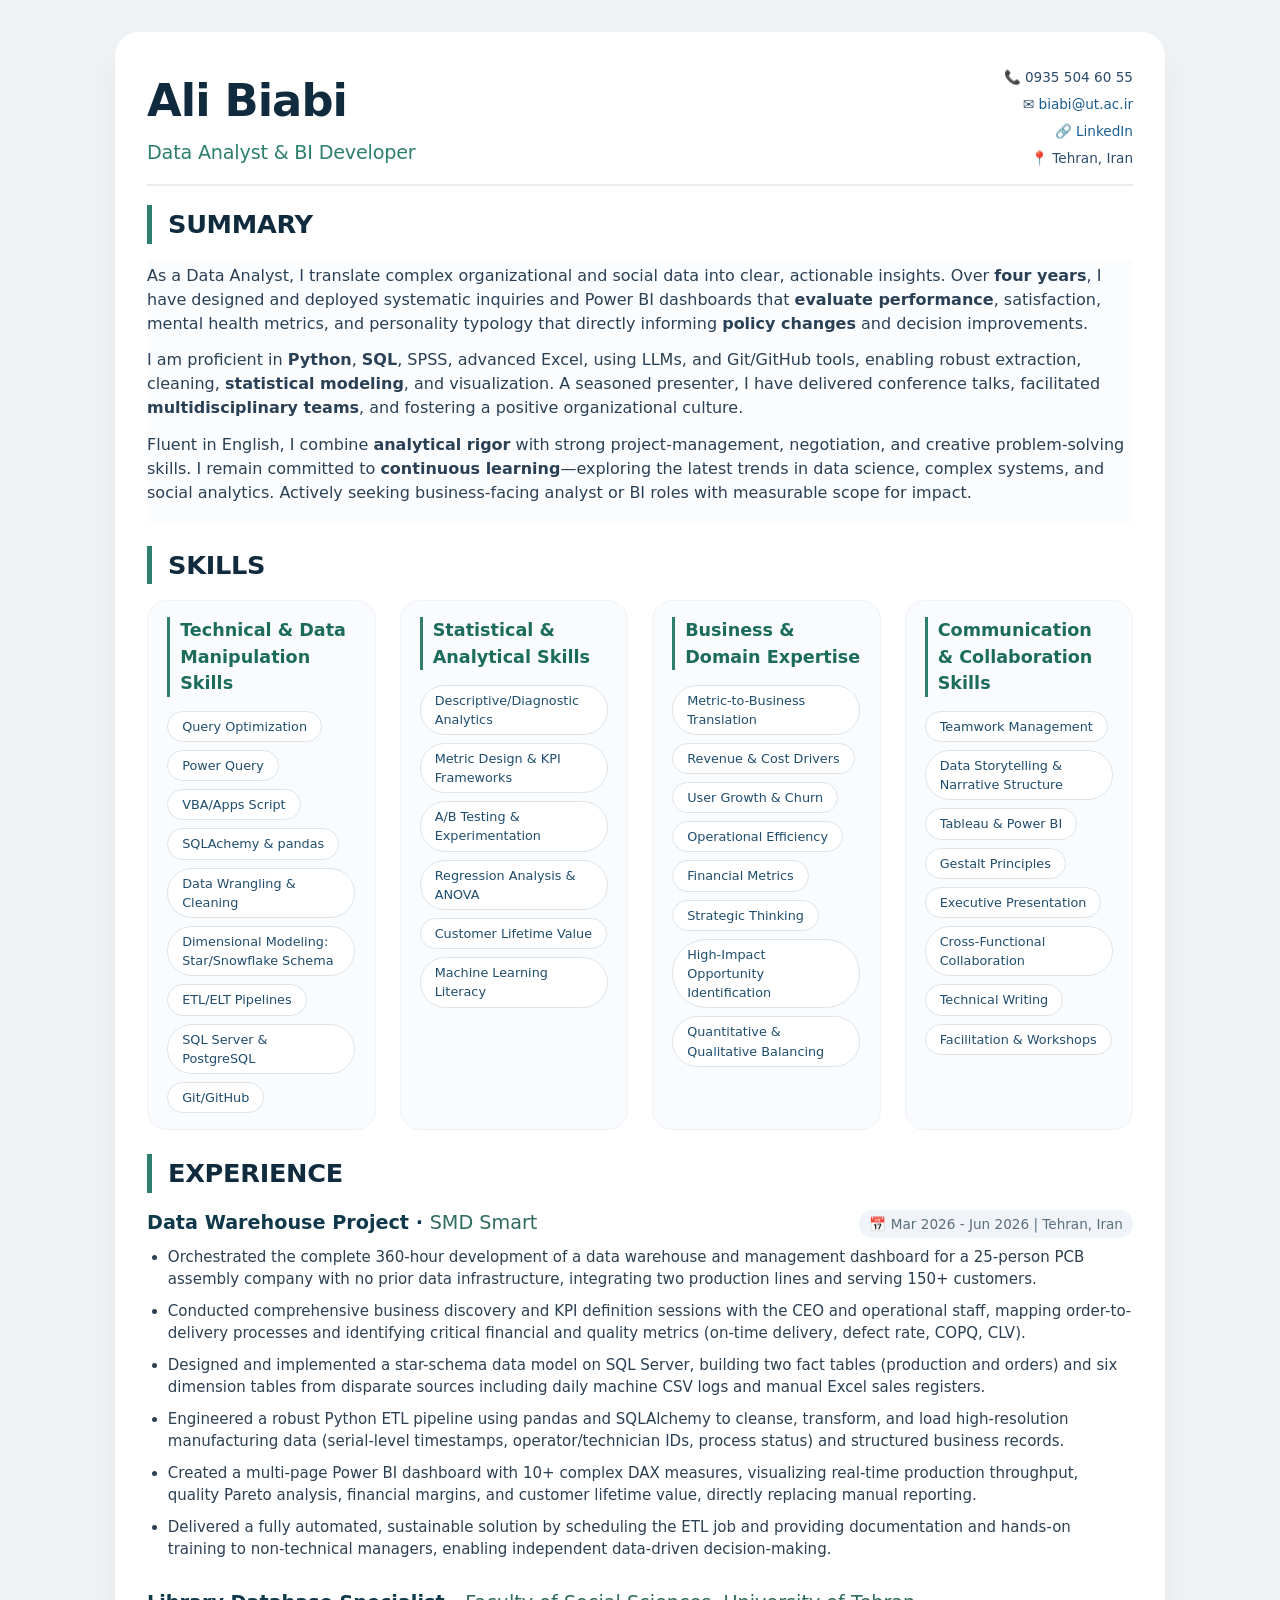
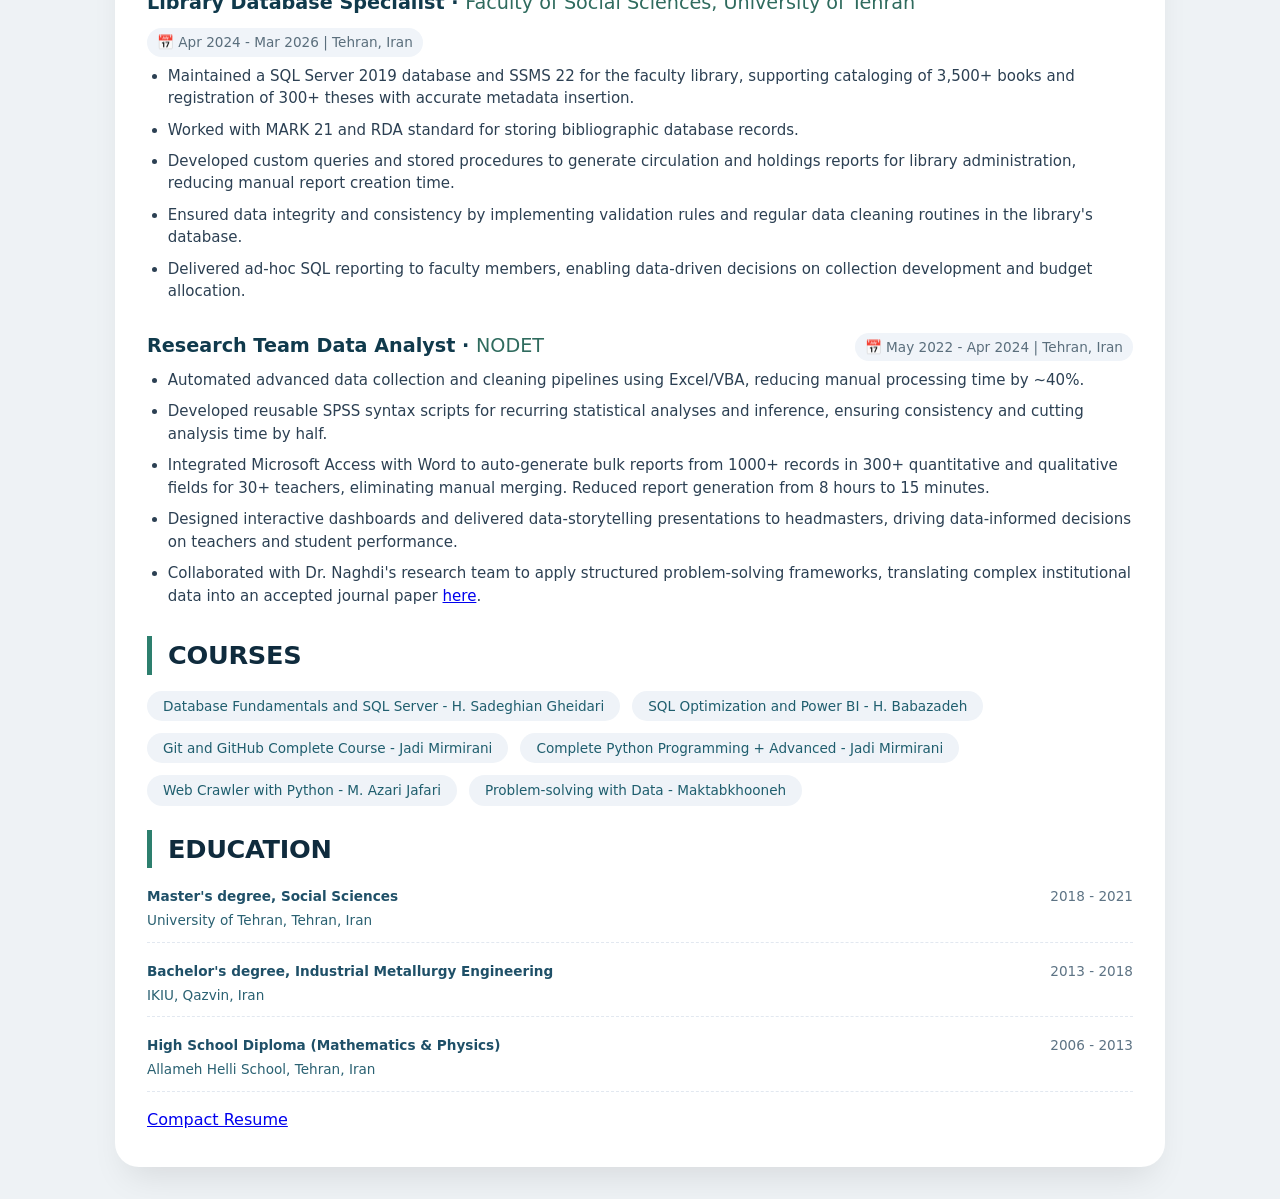
==== commit 2b4aae03: "put href link inside "resume-inner" class" ====
--- a/index.html
+++ b/index.html
@@ -186,10 +186,10 @@
       <div><span class="edu-degree">High School Diploma (Mathematics & Physics)</span><br><span class="edu-school">Allameh Helli School, Tehran, Iran</span></div>
       <div class="edu-date">2006 - 2013</div>
     </div>
+
+    <a href="ila_resume.html">Compact Resume</a>
+    
   </div>
-
-  <a href="ila_resume.html">Compact Resume</a>
-
 </div>
 </body>
 </html>
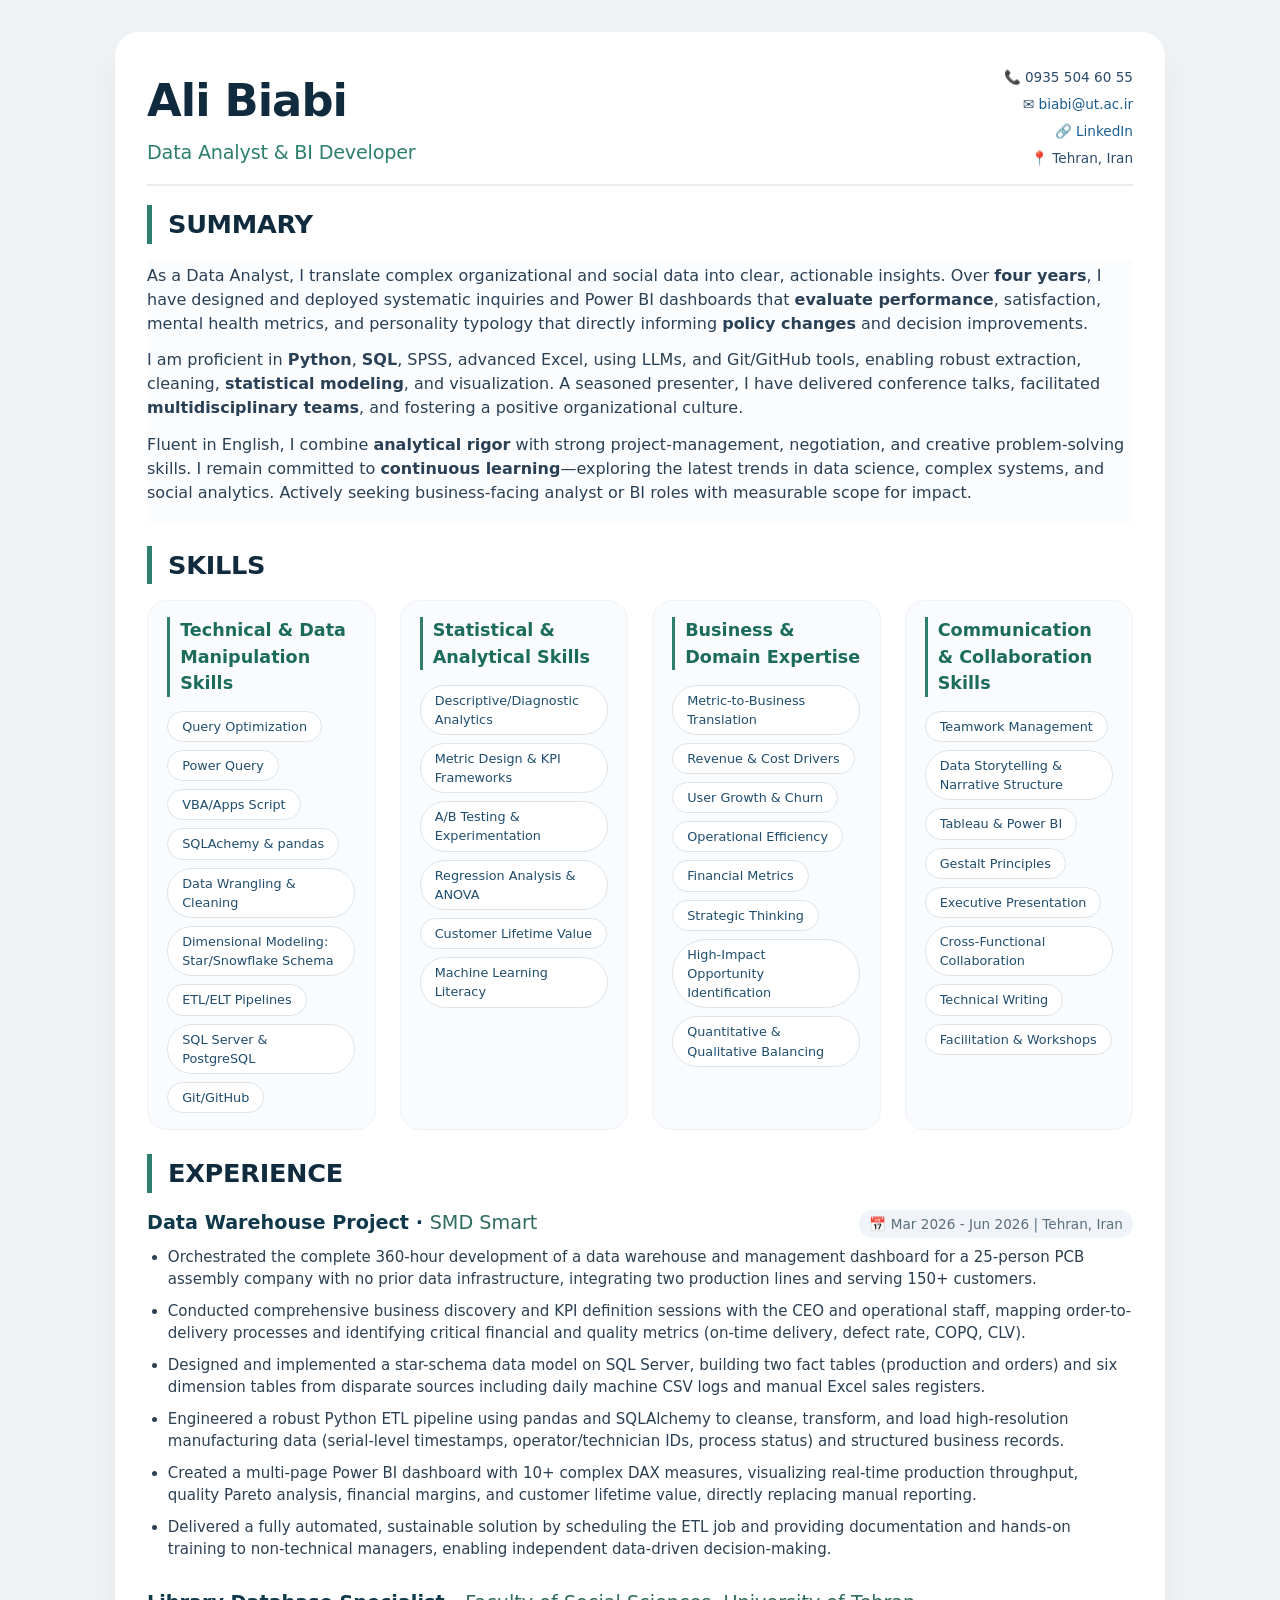
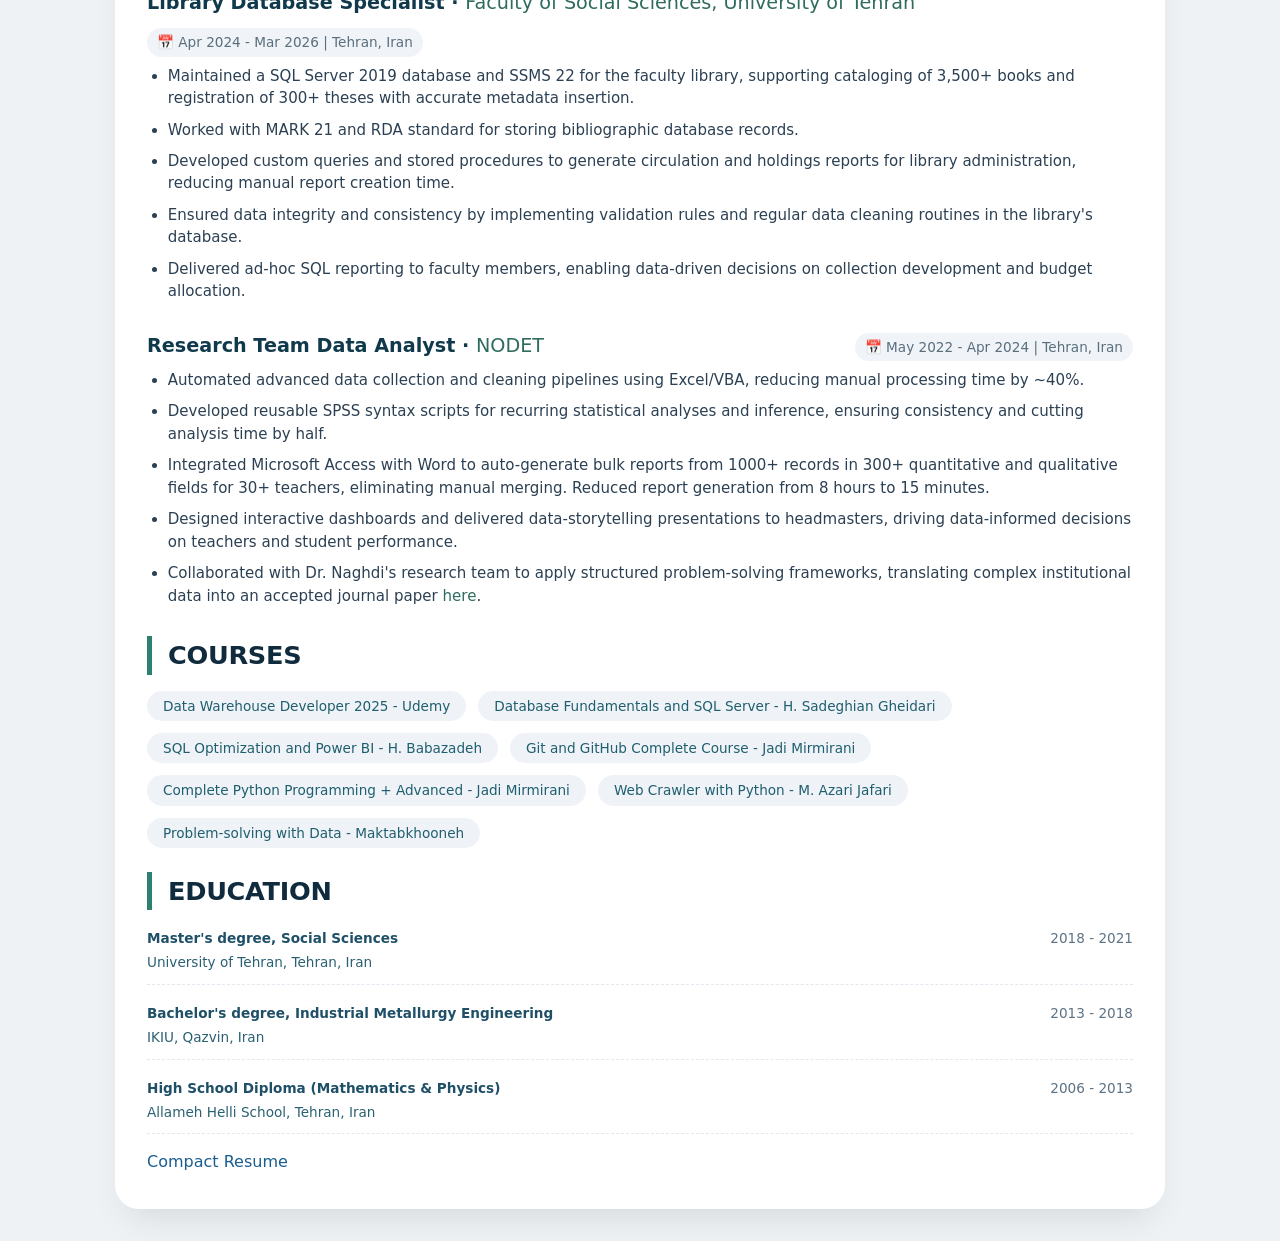
==== commit 5c41e410: "udemy add to courses" ====
--- a/index.html
+++ b/index.html
@@ -161,6 +161,7 @@
     <h2>COURSES</h2>
 
     <div class="courses-list">
+      <span class="course-badge">Data Warehouse Developer 2025 - Udemy</span>
       <span class="course-badge">Database Fundamentals and SQL Server - H. Sadeghian Gheidari</span>
       <span class="course-badge">SQL Optimization and Power BI - H. Babazadeh</span>
       <span class="course-badge">Git and GitHub Complete Course - Jadi Mirmirani</span>
@@ -187,8 +188,8 @@
       <div class="edu-date">2006 - 2013</div>
     </div>
 
-    <a href="ila_resume.html">Compact Resume</a>
-    
+    <div class="contact-item"><a href="ila_resume.html">Compact Resume</a></div>
+
   </div>
 </div>
 </body>
--- a/style.css
+++ b/style.css
@@ -11,6 +11,8 @@
       color: #1a2c3e;
       padding: 2rem 1rem;
     }
+
+    a { color: #2f6b5e; text-decoration: none; }
 
     /* Resume Card */
     .resume {
@@ -65,6 +67,8 @@
       margin-bottom: 0.4rem;
       white-space: nowrap;
     }
+
+    .contact-item a {color: #1a5d8f; text-decoration: none;}
 
     .contact-stack .contact-item:last-child {
       margin-bottom: 0;
